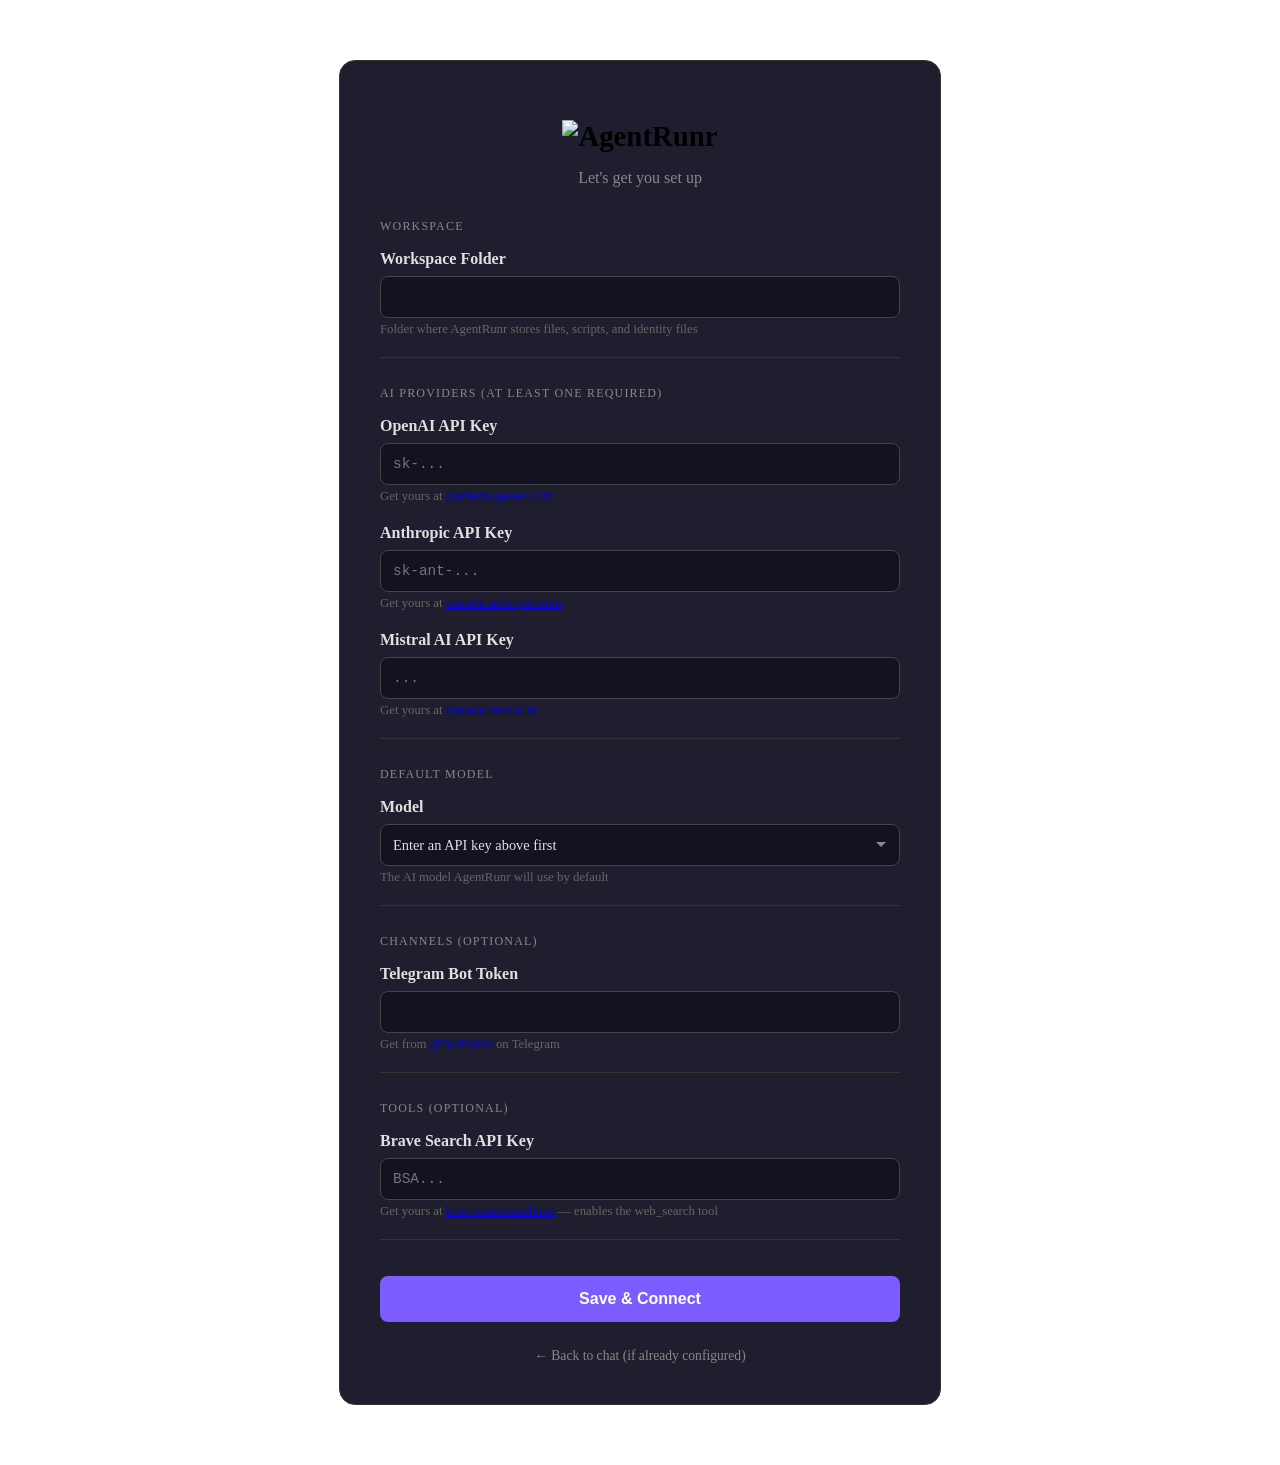
==== src/main/resources/static/setup.html @ 2739dcab "Initial commit: AgentRunr — Java-native AI agent runtime Spring Boot + Spring AI + JobRunr powered a" ====
<!DOCTYPE html>
<html lang="en">
<head>
    <meta charset="UTF-8">
    <meta name="viewport" content="width=device-width, initial-scale=1.0">
    <title>AgentRunr — Setup</title>
    <link rel="stylesheet" href="/css/style.css">
    <style>
        .setup-container {
            max-width: 520px;
            margin: 60px auto;
            padding: 40px;
            background: var(--bg-secondary, #1e1e2e);
            border-radius: 16px;
            border: 1px solid var(--border, #333);
        }
        .setup-title {
            text-align: center;
            margin-bottom: 8px;
            font-size: 1.8rem;
        }
        .setup-subtitle {
            text-align: center;
            color: var(--text-muted, #888);
            margin-bottom: 32px;
        }
        .setup-section {
            margin-bottom: 28px;
            padding-bottom: 20px;
            border-bottom: 1px solid var(--border, #333);
        }
        .setup-section:last-of-type {
            border-bottom: none;
            margin-bottom: 12px;
        }
        .setup-section-title {
            font-size: 0.75rem;
            text-transform: uppercase;
            letter-spacing: 0.1em;
            color: var(--text-muted, #888);
            margin-bottom: 16px;
        }
        .setup-field {
            margin-bottom: 20px;
        }
        .setup-field:last-child {
            margin-bottom: 0;
        }
        .setup-field label {
            display: block;
            margin-bottom: 8px;
            font-weight: 600;
            color: var(--text-primary, #e0e0e0);
        }
        .setup-field input, .setup-field select {
            width: 100%;
            padding: 12px;
            border-radius: 8px;
            border: 1px solid var(--border, #444);
            background: var(--bg-primary, #121220);
            color: var(--text-primary, #e0e0e0);
            font-family: monospace;
            font-size: 0.9rem;
            box-sizing: border-box;
        }
        .setup-field select {
            font-family: inherit;
            cursor: pointer;
            appearance: none;
            -webkit-appearance: none;
            background-image: url("data:image/svg+xml,%3Csvg xmlns='http://www.w3.org/2000/svg' width='12' height='12' viewBox='0 0 12 12'%3E%3Cpath fill='%23888' d='M6 8L1 3h10z'/%3E%3C/svg%3E");
            background-repeat: no-repeat;
            background-position: right 12px center;
            padding-right: 32px;
        }
        .setup-field input:focus, .setup-field select:focus {
            outline: none;
            border-color: var(--accent, #7c5cff);
        }
        .setup-field .hint {
            font-size: 0.8rem;
            color: var(--text-muted, #666);
            margin-top: 4px;
        }
        .provider-status {
            display: inline-block;
            margin-left: 8px;
            font-size: 0.9rem;
        }
        .provider-status.ok { color: #4caf50; }
        .provider-status.fail { color: #f44336; }
        .setup-btn {
            width: 100%;
            padding: 14px;
            border-radius: 8px;
            border: none;
            background: var(--accent, #7c5cff);
            color: white;
            font-size: 1rem;
            font-weight: 600;
            cursor: pointer;
            margin-top: 8px;
        }
        .setup-btn:hover { opacity: 0.9; }
        .setup-btn:disabled { opacity: 0.5; cursor: not-allowed; }
        .setup-message {
            text-align: center;
            margin-top: 16px;
            font-size: 0.9rem;
        }
        .setup-message.success { color: #4caf50; }
        .setup-message.error { color: #f44336; }
        .setup-skip {
            text-align: center;
            margin-top: 24px;
        }
        .setup-skip a {
            color: var(--text-muted, #888);
            text-decoration: none;
            font-size: 0.85rem;
        }
        .setup-skip a:hover { color: var(--text-primary, #e0e0e0); }
    </style>
</head>
<body>
    <div class="setup-container">
        <h1 class="setup-title"><img src="/logo.png" alt="AgentRunr" style="height: 36px;"></h1>
        <p class="setup-subtitle">Let's get you set up</p>

        <!-- Workspace -->
        <div class="setup-section">
            <div class="setup-section-title">Workspace</div>
            <div class="setup-field">
                <label>Workspace Folder</label>
                <input type="text" id="workspacePath" placeholder="">
                <div class="hint">Folder where AgentRunr stores files, scripts, and identity files</div>
            </div>
        </div>

        <!-- AI Providers -->
        <div class="setup-section">
            <div class="setup-section-title">AI Providers (at least one required)</div>
            <div class="setup-field">
                <label>
                    OpenAI API Key
                    <span class="provider-status" id="openaiStatus"></span>
                </label>
                <input type="password" id="openaiKey" placeholder="sk-...">
                <div class="hint">Get yours at <a href="https://platform.openai.com/api-keys" target="_blank">platform.openai.com</a></div>
            </div>

            <div class="setup-field">
                <label>
                    Anthropic API Key
                    <span class="provider-status" id="anthropicStatus"></span>
                </label>
                <input type="password" id="anthropicKey" placeholder="sk-ant-...">
                <div class="hint">Get yours at <a href="https://console.anthropic.com/" target="_blank">console.anthropic.com</a></div>
            </div>

            <div class="setup-field">
                <label>
                    Mistral AI API Key
                    <span class="provider-status" id="mistralStatus"></span>
                </label>
                <input type="password" id="mistralKey" placeholder="...">
                <div class="hint">Get yours at <a href="https://console.mistral.ai/" target="_blank">console.mistral.ai</a></div>
            </div>
        </div>

        <!-- Default Model -->
        <div class="setup-section">
            <div class="setup-section-title">Default Model</div>
            <div class="setup-field">
                <label>Model</label>
                <select id="defaultModel">
                    <option value="" disabled selected>Enter an API key above first</option>
                </select>
                <div class="hint">The AI model AgentRunr will use by default</div>
            </div>
        </div>

        <!-- Channels -->
        <div class="setup-section">
            <div class="setup-section-title">Channels (optional)</div>
            <div class="setup-field">
                <label>
                    Telegram Bot Token
                    <span class="provider-status" id="telegramStatus"></span>
                </label>
                <input type="password" id="telegramToken" placeholder="">
                <div class="hint">Get from <a href="https://t.me/BotFather" target="_blank">@BotFather</a> on Telegram</div>
            </div>
        </div>

        <!-- Tools -->
        <div class="setup-section">
            <div class="setup-section-title">Tools (optional)</div>
            <div class="setup-field">
                <label>
                    Brave Search API Key
                    <span class="provider-status" id="braveSearchStatus"></span>
                </label>
                <input type="password" id="braveApiKey" placeholder="BSA...">
                <div class="hint">Get yours at <a href="https://brave.com/search/api/" target="_blank">brave.com/search/api</a> — enables the web_search tool</div>
            </div>
        </div>

        <button class="setup-btn" id="saveBtn" onclick="saveSetup()">Save &amp; Connect</button>
        <div class="setup-message" id="message"></div>

        <div class="setup-skip">
            <a href="/">← Back to chat (if already configured)</a>
        </div>
    </div>

    <script>
        const modelOptions = {
            openai: { value: 'openai:gpt-4.1', label: 'OpenAI — gpt-4.1' },
            anthropic: { value: 'anthropic:claude-sonnet-4-20250514', label: 'Anthropic — claude-sonnet-4' },
            mistral: { value: 'mistral:mistral-medium-latest', label: 'Mistral — mistral-medium-latest' }
        };

        function updateModelDropdown() {
            const select = document.getElementById('defaultModel');
            const openai = document.getElementById('openaiKey').value.trim();
            const anthropic = document.getElementById('anthropicKey').value.trim();
            const mistral = document.getElementById('mistralKey').value.trim();

            const previousValue = select.value;
            select.innerHTML = '';

            let hasOptions = false;
            if (openai) { addOption(select, modelOptions.openai); hasOptions = true; }
            if (anthropic) { addOption(select, modelOptions.anthropic); hasOptions = true; }
            if (mistral) { addOption(select, modelOptions.mistral); hasOptions = true; }

            if (!hasOptions) {
                const opt = document.createElement('option');
                opt.value = '';
                opt.disabled = true;
                opt.selected = true;
                opt.textContent = 'Enter an API key above first';
                select.appendChild(opt);
            } else if (previousValue) {
                select.value = previousValue;
                if (!select.value) select.selectedIndex = 0;
            }
        }

        function addOption(select, opt) {
            const el = document.createElement('option');
            el.value = opt.value;
            el.textContent = opt.label;
            select.appendChild(el);
        }

        // Listen for API key changes to update model dropdown
        ['openaiKey', 'anthropicKey', 'mistralKey'].forEach(id => {
            document.getElementById(id).addEventListener('input', updateModelDropdown);
        });

        async function loadStatus() {
            try {
                const res = await fetch('/api/setup/status');
                const data = await res.json();
                updateStatus('openaiStatus', data.providers.openai);
                updateStatus('anthropicStatus', data.providers.anthropic);
                updateStatus('mistralStatus', data.providers.mistral);
                updateStatus('braveSearchStatus', data.providers.braveSearch);
                updateStatus('telegramStatus', data.providers.telegram);

                // Set default workspace path
                if (data.defaultWorkspacePath) {
                    document.getElementById('workspacePath').placeholder = data.defaultWorkspacePath;
                }
            } catch (e) {
                console.error('Failed to load status', e);
            }
        }

        function updateStatus(id, configured) {
            const el = document.getElementById(id);
            if (!el) return;
            if (configured) {
                el.textContent = 'Connected';
                el.className = 'provider-status ok';
            } else {
                el.textContent = 'Not configured';
                el.className = 'provider-status fail';
            }
        }

        async function saveSetup() {
            const btn = document.getElementById('saveBtn');
            const msg = document.getElementById('message');
            btn.disabled = true;
            btn.textContent = 'Saving...';
            msg.textContent = '';

            const body = {};

            // Workspace
            const workspace = document.getElementById('workspacePath').value.trim();
            if (workspace) {
                body.workspacePath = workspace;
            } else {
                // Use the placeholder (default path) if empty
                const placeholder = document.getElementById('workspacePath').placeholder;
                if (placeholder) body.workspacePath = placeholder;
            }

            // API keys
            const openai = document.getElementById('openaiKey').value.trim();
            const anthropic = document.getElementById('anthropicKey').value.trim();
            const mistral = document.getElementById('mistralKey').value.trim();
            const brave = document.getElementById('braveApiKey').value.trim();
            if (openai) body.openai = openai;
            if (anthropic) body.anthropic = anthropic;
            if (mistral) body.mistral = mistral;
            if (brave) body.braveApiKey = brave;

            // Model
            const model = document.getElementById('defaultModel').value;
            if (model) body.defaultModel = model;

            // Telegram
            const telegram = document.getElementById('telegramToken').value.trim();
            if (telegram) body.telegramToken = telegram;

            if (!openai && !anthropic && !mistral) {
                msg.textContent = 'Please enter at least one AI provider API key.';
                msg.className = 'setup-message error';
                btn.disabled = false;
                btn.textContent = 'Save & Connect';
                return;
            }

            try {
                const res = await fetch('/api/setup/save', {
                    method: 'POST',
                    headers: {'Content-Type': 'application/json'},
                    body: JSON.stringify(body)
                });
                const data = await res.json();

                if (data.success) {
                    msg.textContent = 'Saved and encrypted! Redirecting...';
                    msg.className = 'setup-message success';
                    setTimeout(() => window.location.href = '/', 1500);
                } else {
                    msg.textContent = 'Error: ' + (data.error || 'Unknown error');
                    msg.className = 'setup-message error';
                }
            } catch (e) {
                msg.textContent = 'Connection error: ' + e.message;
                msg.className = 'setup-message error';
            }

            btn.disabled = false;
            btn.textContent = 'Save & Connect';
        }

        loadStatus();
    </script>
</body>
</html>
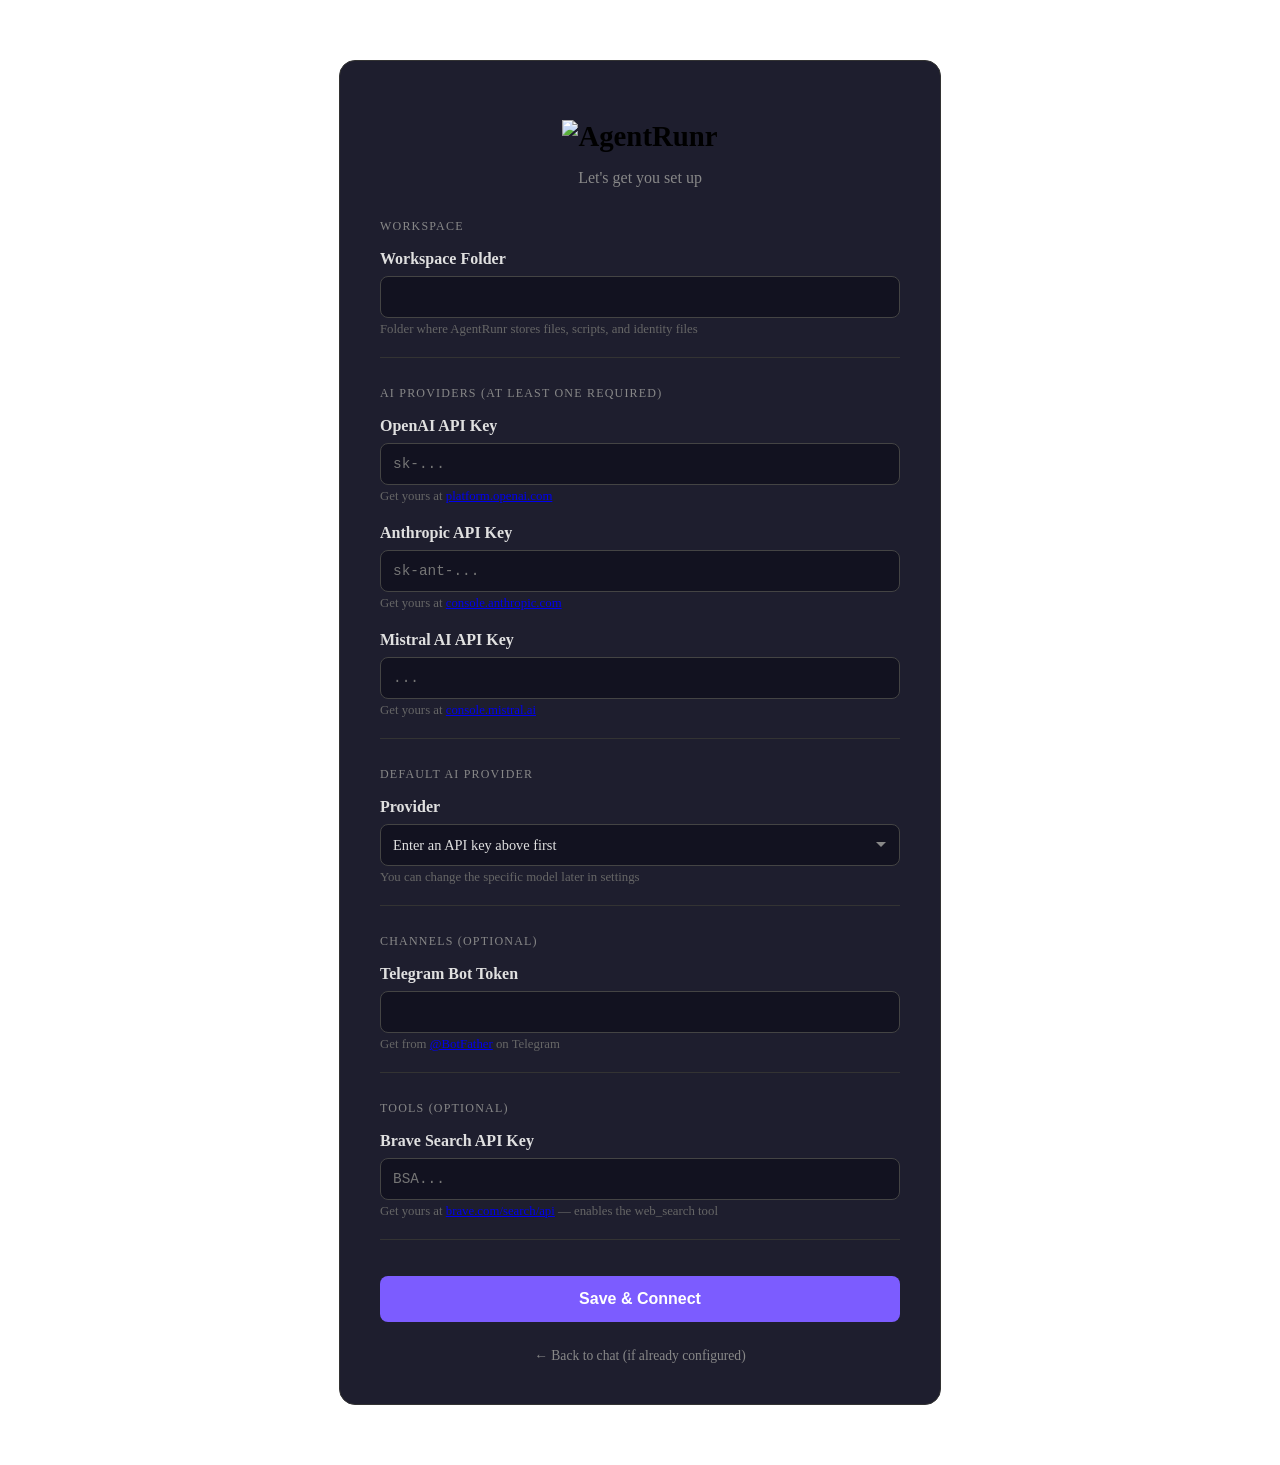
==== commit eb06a014: "make onboarding better" ====
--- a/src/main/resources/static/setup.html
+++ b/src/main/resources/static/setup.html
@@ -6,6 +6,10 @@
     <title>AgentRunr — Setup</title>
     <link rel="stylesheet" href="/css/style.css">
     <style>
+        body {
+            overflow-y: auto;
+            height: auto;
+        }
         .setup-container {
             max-width: 520px;
             margin: 60px auto;
@@ -168,15 +172,15 @@
             </div>
         </div>
 
-        <!-- Default Model -->
-        <div class="setup-section">
-            <div class="setup-section-title">Default Model</div>
-            <div class="setup-field">
-                <label>Model</label>
-                <select id="defaultModel">
+        <!-- Default Provider -->
+        <div class="setup-section">
+            <div class="setup-section-title">Default AI Provider</div>
+            <div class="setup-field">
+                <label>Provider</label>
+                <select id="defaultProvider">
                     <option value="" disabled selected>Enter an API key above first</option>
                 </select>
-                <div class="hint">The AI model AgentRunr will use by default</div>
+                <div class="hint">You can change the specific model later in settings</div>
             </div>
         </div>
 
@@ -215,14 +219,14 @@
     </div>
 
     <script>
-        const modelOptions = {
-            openai: { value: 'openai:gpt-4.1', label: 'OpenAI — gpt-4.1' },
-            anthropic: { value: 'anthropic:claude-sonnet-4-20250514', label: 'Anthropic — claude-sonnet-4' },
-            mistral: { value: 'mistral:mistral-medium-latest', label: 'Mistral — mistral-medium-latest' }
+        const providerOptions = {
+            openai: { value: 'openai', label: 'OpenAI' },
+            anthropic: { value: 'anthropic', label: 'Anthropic' },
+            mistral: { value: 'mistral', label: 'Mistral AI' }
         };
 
-        function updateModelDropdown() {
-            const select = document.getElementById('defaultModel');
+        function updateProviderDropdown() {
+            const select = document.getElementById('defaultProvider');
             const openai = document.getElementById('openaiKey').value.trim();
             const anthropic = document.getElementById('anthropicKey').value.trim();
             const mistral = document.getElementById('mistralKey').value.trim();
@@ -231,9 +235,9 @@
             select.innerHTML = '';
 
             let hasOptions = false;
-            if (openai) { addOption(select, modelOptions.openai); hasOptions = true; }
-            if (anthropic) { addOption(select, modelOptions.anthropic); hasOptions = true; }
-            if (mistral) { addOption(select, modelOptions.mistral); hasOptions = true; }
+            if (openai) { addOption(select, providerOptions.openai); hasOptions = true; }
+            if (anthropic) { addOption(select, providerOptions.anthropic); hasOptions = true; }
+            if (mistral) { addOption(select, providerOptions.mistral); hasOptions = true; }
 
             if (!hasOptions) {
                 const opt = document.createElement('option');
@@ -242,9 +246,10 @@
                 opt.selected = true;
                 opt.textContent = 'Enter an API key above first';
                 select.appendChild(opt);
-            } else if (previousValue) {
+            } else {
                 select.value = previousValue;
                 if (!select.value) select.selectedIndex = 0;
+                select.options[select.selectedIndex].selected = true;
             }
         }
 
@@ -255,9 +260,9 @@
             select.appendChild(el);
         }
 
-        // Listen for API key changes to update model dropdown
+        // Listen for API key changes to update provider dropdown
         ['openaiKey', 'anthropicKey', 'mistralKey'].forEach(id => {
-            document.getElementById(id).addEventListener('input', updateModelDropdown);
+            document.getElementById(id).addEventListener('input', updateProviderDropdown);
         });
 
         async function loadStatus() {
@@ -320,9 +325,9 @@
             if (mistral) body.mistral = mistral;
             if (brave) body.braveApiKey = brave;
 
-            // Model
-            const model = document.getElementById('defaultModel').value;
-            if (model) body.defaultModel = model;
+            // Default provider
+            const provider = document.getElementById('defaultProvider').value;
+            if (provider) body.defaultModel = provider;
 
             // Telegram
             const telegram = document.getElementById('telegramToken').value.trim();
@@ -345,9 +350,11 @@
                 const data = await res.json();
 
                 if (data.success) {
-                    msg.textContent = 'Saved and encrypted! Redirecting...';
+                    msg.textContent = 'Saved! Restarting...';
                     msg.className = 'setup-message success';
-                    setTimeout(() => window.location.href = '/', 1500);
+                    btn.disabled = true;
+                    setTimeout(() => window.location.href = '/', 5000);
+                    return;
                 } else {
                     msg.textContent = 'Error: ' + (data.error || 'Unknown error');
                     msg.className = 'setup-message error';
